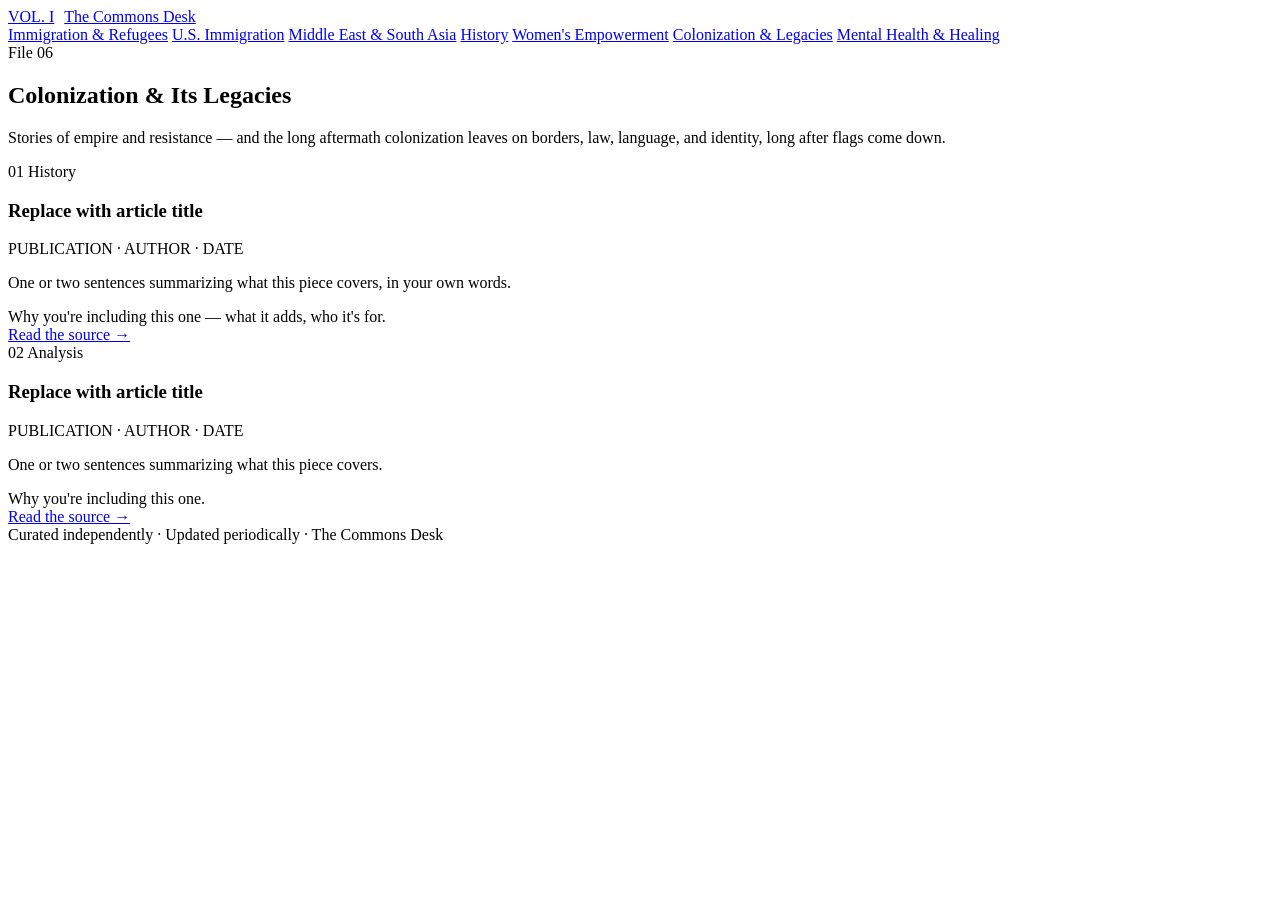
==== colonization.html @ e297086e "Add files via upload" ====
<!DOCTYPE html>
<html lang="en">
<head>
<meta charset="UTF-8">
<meta name="viewport" content="width=device-width, initial-scale=1.0">
<title>Colonization &amp; Its Legacies — The Commons Desk</title>
<link rel="stylesheet" href="../assets/style.css">
</head>
<body>

<header class="masthead">
  <div class="masthead-inner">
    <div class="brand">
      <a href="../index.html" style="display:flex;align-items:baseline;gap:10px;">
        <span class="brand-mark">VOL. I</span>
        <span class="brand-name">The Commons Desk</span>
      </a>
    </div>
    <nav class="topics">
      <a href="immigration.html">Immigration &amp; Refugees</a>
      <a href="us-immigration.html">U.S. Immigration</a>
      <a href="geopolitics.html">Middle East &amp; South Asia</a>
      <a href="history.html">History</a>
      <a href="women.html">Women's Empowerment</a>
      <a href="colonization.html" class="active">Colonization &amp; Legacies</a>
      <a href="mental-health.html">Mental Health &amp; Healing</a>
    </nav>
  </div>
</header>

<section class="hero">
  <span class="hero-eyebrow">File 06</span>
  <h1>Colonization &amp; Its Legacies</h1>
  <p class="lede">Stories of empire and resistance — and the long aftermath colonization leaves on borders, law, language, and identity, long after flags come down.</p>
</section>

<div class="entries">

  <article class="entry">
    <div class="entry-rail">
      <span class="entry-num">01</span>
      <span class="stamp history">History</span>
    </div>
    <div class="entry-body">
      <h3>Replace with article title</h3>
      <div class="entry-meta">PUBLICATION &middot; AUTHOR &middot; DATE</div>
      <p class="summary">One or two sentences summarizing what this piece covers, in your own words.</p>
      <div class="entry-note">Why you're including this one — what it adds, who it's for.</div>
      <a class="entry-link" href="#" target="_blank" rel="noopener">Read the source →</a>
    </div>
  </article>

  <article class="entry">
    <div class="entry-rail">
      <span class="entry-num">02</span>
      <span class="stamp analysis">Analysis</span>
    </div>
    <div class="entry-body">
      <h3>Replace with article title</h3>
      <div class="entry-meta">PUBLICATION &middot; AUTHOR &middot; DATE</div>
      <p class="summary">One or two sentences summarizing what this piece covers.</p>
      <div class="entry-note">Why you're including this one.</div>
      <a class="entry-link" href="#" target="_blank" rel="noopener">Read the source →</a>
    </div>
  </article>

</div>

<footer>
  Curated independently &middot; Updated periodically &middot; The Commons Desk
</footer>

</body>
</html>
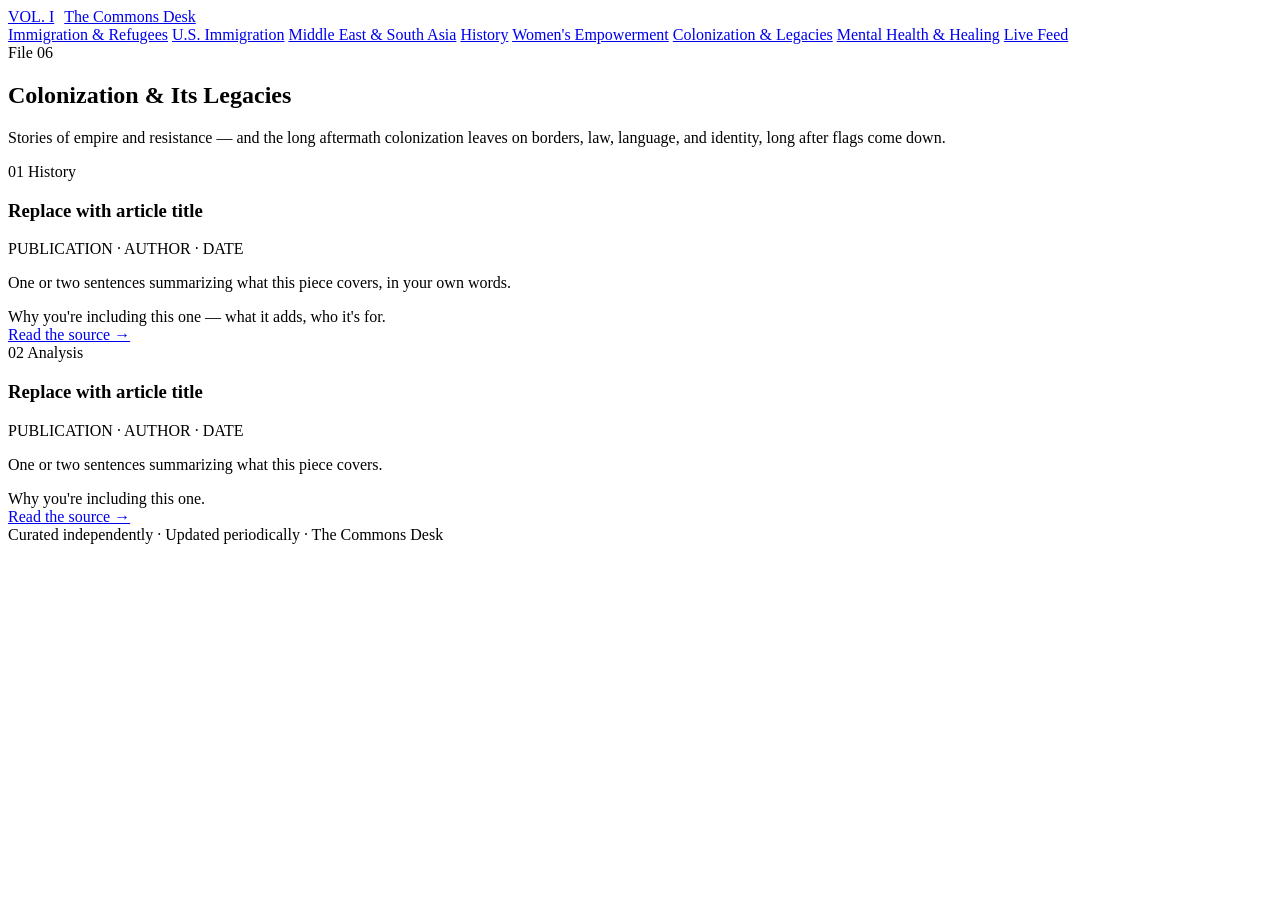
==== commit 24243b58: "Add files via upload" ====
--- a/colonization.html
+++ b/colonization.html
@@ -24,6 +24,7 @@
       <a href="women.html">Women's Empowerment</a>
       <a href="colonization.html" class="active">Colonization &amp; Legacies</a>
       <a href="mental-health.html">Mental Health &amp; Healing</a>
+      <a href="live.html">Live Feed</a>
     </nav>
   </div>
 </header>
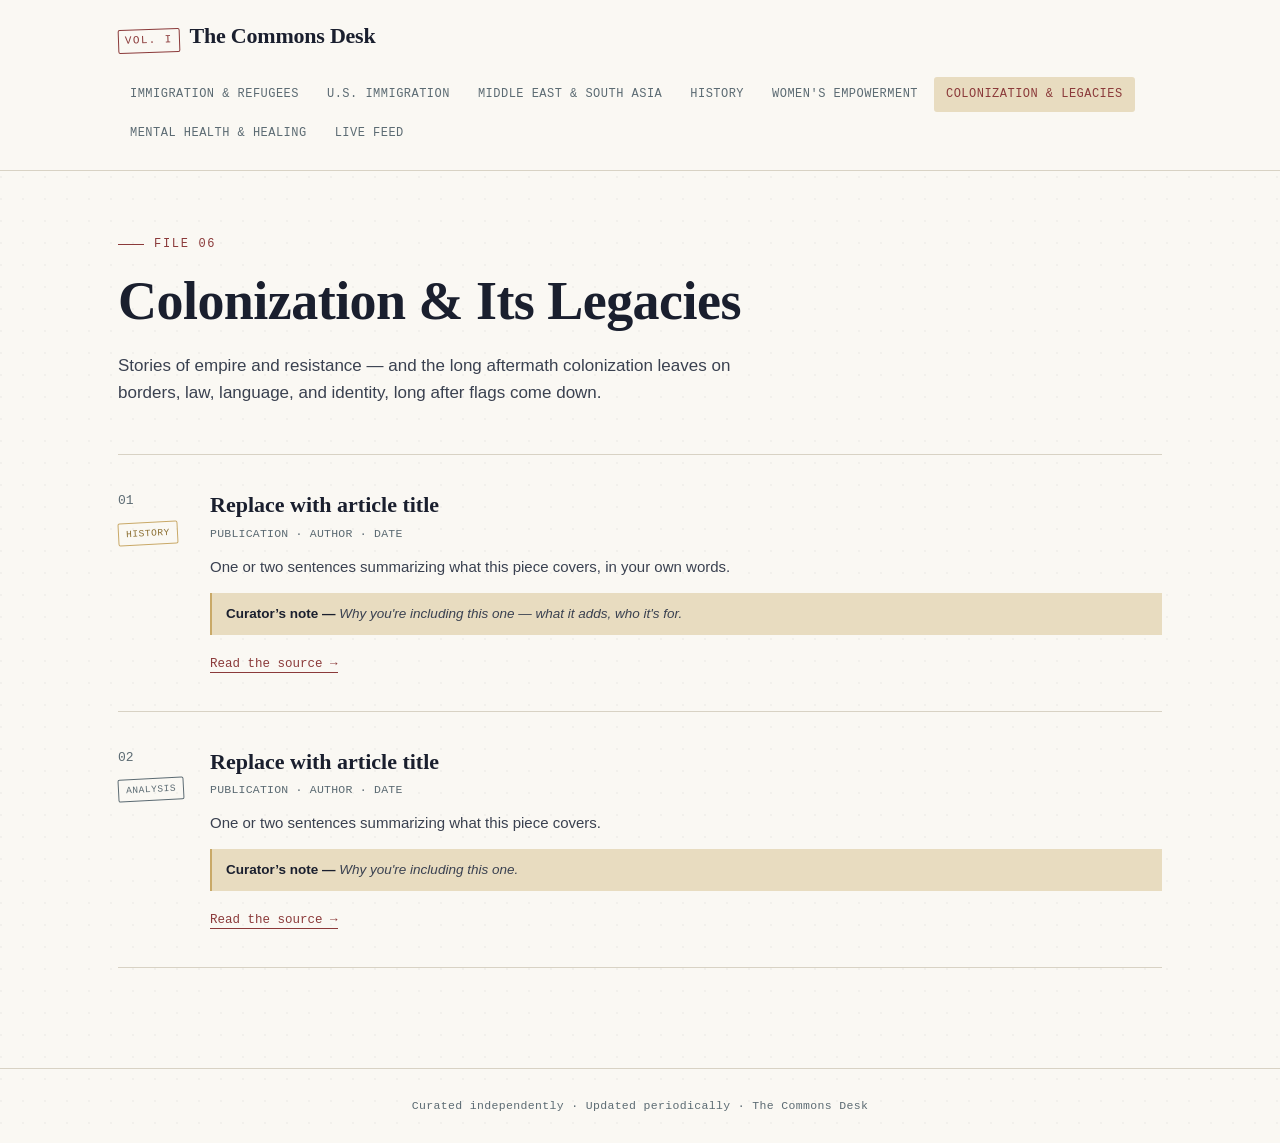
==== commit 20653ba7: "Add files via upload" ====
--- a/colonization.html
+++ b/colonization.html
@@ -4,14 +4,14 @@
 <meta charset="UTF-8">
 <meta name="viewport" content="width=device-width, initial-scale=1.0">
 <title>Colonization &amp; Its Legacies — The Commons Desk</title>
-<link rel="stylesheet" href="../assets/style.css">
+<link rel="stylesheet" href="style.css">
 </head>
 <body>
 
 <header class="masthead">
   <div class="masthead-inner">
     <div class="brand">
-      <a href="../index.html" style="display:flex;align-items:baseline;gap:10px;">
+      <a href="index.html" style="display:flex;align-items:baseline;gap:10px;">
         <span class="brand-mark">VOL. I</span>
         <span class="brand-name">The Commons Desk</span>
       </a>
--- a/style.css
+++ b/style.css
@@ -0,0 +1,396 @@
+/* ============================================
+   THE COMMONS DESK — Design System
+   Archival / dossier aesthetic for curated reading
+   ============================================ */
+
+@import url('https://fonts.googleapis.com/css2?family=Lora:ital,wght@0,400;0,500;0,600;0,700;1,400&family=Inter:wght@400;500;600&family=JetBrains+Mono:wght@400;500&display=swap');
+
+:root {
+  --paper: #FAF8F3;
+  --paper-raised: #FFFFFF;
+  --ink: #1A1F2E;
+  --ink-soft: #3A4150;
+  --slate: #5C6B73;
+  --brick: #8B3A3A;
+  --gold: #C9A968;
+  --gold-faint: #E8DCC0;
+  --line: #D8D2C4;
+
+  --serif: 'Lora', Georgia, serif;
+  --sans: 'Inter', -apple-system, sans-serif;
+  --mono: 'JetBrains Mono', 'Courier New', monospace;
+
+  --max-w: 880px;
+}
+
+* { box-sizing: border-box; }
+
+html { scroll-behavior: smooth; }
+
+body {
+  margin: 0;
+  background: var(--paper);
+  color: var(--ink);
+  font-family: var(--sans);
+  line-height: 1.6;
+  -webkit-font-smoothing: antialiased;
+}
+
+a { color: inherit; text-decoration: none; }
+
+img { max-width: 100%; display: block; }
+
+/* ---------- Texture ---------- */
+body {
+  background-image:
+    radial-gradient(circle at 1px 1px, rgba(26,31,46,0.035) 1px, transparent 0);
+  background-size: 22px 22px;
+}
+
+/* ---------- Header / Masthead ---------- */
+.masthead {
+  border-bottom: 1px solid var(--line);
+  background: var(--paper);
+  position: sticky;
+  top: 0;
+  z-index: 50;
+}
+
+.masthead-inner {
+  max-width: 1100px;
+  margin: 0 auto;
+  padding: 18px 28px;
+  display: flex;
+  align-items: center;
+  justify-content: space-between;
+  gap: 24px;
+  flex-wrap: wrap;
+}
+
+.brand {
+  display: flex;
+  align-items: baseline;
+  gap: 10px;
+}
+
+.brand-mark {
+  font-family: var(--mono);
+  font-size: 11px;
+  letter-spacing: 0.12em;
+  color: var(--brick);
+  border: 1px solid var(--brick);
+  padding: 2px 6px;
+  border-radius: 2px;
+  transform: rotate(-2deg);
+}
+
+.brand-name {
+  font-family: var(--serif);
+  font-weight: 700;
+  font-size: 22px;
+  letter-spacing: -0.01em;
+}
+
+nav.topics {
+  display: flex;
+  gap: 4px;
+  flex-wrap: wrap;
+}
+
+nav.topics a {
+  font-family: var(--mono);
+  font-size: 12px;
+  letter-spacing: 0.04em;
+  text-transform: uppercase;
+  color: var(--slate);
+  padding: 8px 12px;
+  border-radius: 3px;
+  transition: background 0.15s, color 0.15s;
+}
+
+nav.topics a:hover { background: var(--gold-faint); color: var(--ink); }
+nav.topics a.active { color: var(--brick); background: var(--gold-faint); }
+
+/* ---------- Hero ---------- */
+.hero {
+  max-width: 1100px;
+  margin: 0 auto;
+  padding: 64px 28px 48px;
+  display: grid;
+  grid-template-columns: 1fr;
+  gap: 18px;
+}
+
+.hero-eyebrow {
+  font-family: var(--mono);
+  font-size: 12px;
+  letter-spacing: 0.14em;
+  text-transform: uppercase;
+  color: var(--brick);
+  display: flex;
+  align-items: center;
+  gap: 10px;
+}
+
+.hero-eyebrow::before {
+  content: '';
+  width: 26px;
+  height: 1px;
+  background: var(--brick);
+}
+
+.hero h1 {
+  font-family: var(--serif);
+  font-size: clamp(34px, 5vw, 54px);
+  line-height: 1.08;
+  margin: 0;
+  max-width: 760px;
+  letter-spacing: -0.01em;
+}
+
+.hero p.lede {
+  font-size: 17px;
+  color: var(--ink-soft);
+  max-width: 640px;
+  margin: 4px 0 0;
+}
+
+/* ---------- Topic grid (index page) ---------- */
+.topic-grid {
+  max-width: 1100px;
+  margin: 0 auto;
+  padding: 8px 28px 80px;
+  display: grid;
+  grid-template-columns: repeat(2, 1fr);
+  gap: 20px;
+}
+
+@media (max-width: 720px) {
+  .topic-grid { grid-template-columns: 1fr; }
+}
+
+.topic-card {
+  background: var(--paper-raised);
+  border: 1px solid var(--line);
+  border-radius: 4px;
+  padding: 28px;
+  position: relative;
+  display: flex;
+  flex-direction: column;
+  gap: 10px;
+  transition: border-color 0.2s, transform 0.2s;
+}
+
+.topic-card:hover {
+  border-color: var(--gold);
+  transform: translateY(-2px);
+}
+
+.topic-card .count {
+  font-family: var(--mono);
+  font-size: 11px;
+  color: var(--slate);
+  letter-spacing: 0.06em;
+}
+
+.topic-card h2 {
+  font-family: var(--serif);
+  font-size: 24px;
+  margin: 0;
+}
+
+.topic-card p {
+  color: var(--ink-soft);
+  font-size: 14.5px;
+  margin: 0;
+  flex-grow: 1;
+}
+
+.topic-card .enter {
+  font-family: var(--mono);
+  font-size: 12px;
+  color: var(--brick);
+  letter-spacing: 0.04em;
+}
+
+/* ---------- Subsection divider ---------- */
+.subsection {
+  max-width: 1100px;
+  margin: 0 auto;
+  padding: 48px 28px 8px;
+  display: flex;
+  align-items: baseline;
+  gap: 16px;
+}
+
+.subsection:first-of-type { padding-top: 8px; }
+
+.subsection h2 {
+  font-family: var(--serif);
+  font-size: 26px;
+  margin: 0;
+  white-space: nowrap;
+}
+
+.subsection .rule {
+  flex-grow: 1;
+  height: 1px;
+  background: var(--line);
+}
+
+.subsection .sub-tag {
+  font-family: var(--mono);
+  font-size: 11px;
+  color: var(--slate);
+  letter-spacing: 0.05em;
+  white-space: nowrap;
+}
+
+.subnote {
+  max-width: 1100px;
+  margin: 0 auto;
+  padding: 0 28px;
+  font-size: 14px;
+  color: var(--ink-soft);
+  font-style: italic;
+}
+
+.disclaimer {
+  max-width: 1100px;
+  margin: 24px auto 0;
+  padding: 14px 28px;
+  background: var(--gold-faint);
+  border-top: 1px solid var(--gold);
+  border-bottom: 1px solid var(--gold);
+  font-size: 13px;
+  color: var(--ink-soft);
+}
+
+/* ---------- Entry list (topic pages) ---------- */
+.entries {
+  max-width: 1100px;
+  margin: 0 auto;
+  padding: 0 28px 100px;
+}
+
+.entry {
+  display: grid;
+  grid-template-columns: 64px 1fr;
+  gap: 28px;
+  padding: 36px 0;
+  border-bottom: 1px solid var(--line);
+}
+
+.entry:first-of-type { border-top: 1px solid var(--line); }
+
+@media (max-width: 720px) {
+  .entry { grid-template-columns: 1fr; gap: 12px; }
+  .entry-rail { flex-direction: row !important; align-items: center; gap: 10px; }
+}
+
+.entry-rail {
+  display: flex;
+  flex-direction: column;
+  align-items: flex-start;
+  gap: 10px;
+}
+
+.entry-num {
+  font-family: var(--mono);
+  font-size: 13px;
+  color: var(--slate);
+}
+
+.stamp {
+  font-family: var(--mono);
+  font-size: 9.5px;
+  letter-spacing: 0.06em;
+  text-transform: uppercase;
+  border: 1.5px solid var(--brick);
+  color: var(--brick);
+  padding: 3px 7px;
+  border-radius: 2px;
+  transform: rotate(-3deg);
+  white-space: nowrap;
+}
+
+.stamp.history { border-color: var(--gold); color: #8a6d2f; }
+.stamp.analysis { border-color: var(--slate); color: var(--slate); }
+
+.entry-body h3 {
+  font-family: var(--serif);
+  font-size: 22px;
+  margin: 0 0 6px;
+  line-height: 1.25;
+}
+
+.entry-meta {
+  font-family: var(--mono);
+  font-size: 11.5px;
+  color: var(--slate);
+  margin-bottom: 12px;
+  letter-spacing: 0.02em;
+}
+
+.entry-body p.summary {
+  color: var(--ink-soft);
+  font-size: 15px;
+  margin: 0 0 14px;
+}
+
+.entry-note {
+  background: var(--gold-faint);
+  border-left: 2px solid var(--gold);
+  padding: 10px 14px;
+  font-size: 13.5px;
+  color: var(--ink-soft);
+  font-style: italic;
+  margin: 0 0 14px;
+}
+
+.entry-note::before {
+  content: 'Curator\2019s note — ';
+  font-style: normal;
+  font-weight: 600;
+  color: var(--ink);
+}
+
+.entry-link {
+  font-family: var(--mono);
+  font-size: 12.5px;
+  color: var(--brick);
+  border-bottom: 1px solid var(--brick);
+  padding-bottom: 1px;
+}
+
+.entry-link:hover { opacity: 0.7; }
+
+/* ---------- Footer ---------- */
+footer {
+  border-top: 1px solid var(--line);
+  padding: 28px;
+  text-align: center;
+  font-family: var(--mono);
+  font-size: 11.5px;
+  color: var(--slate);
+  letter-spacing: 0.03em;
+}
+
+/* ---------- Misc ---------- */
+.section-label {
+  font-family: var(--mono);
+  font-size: 11px;
+  letter-spacing: 0.12em;
+  text-transform: uppercase;
+  color: var(--slate);
+  margin: 0 0 4px;
+}
+
+@media (prefers-reduced-motion: reduce) {
+  * { transition: none !important; scroll-behavior: auto !important; }
+}
+
+a:focus-visible, button:focus-visible {
+  outline: 2px solid var(--brick);
+  outline-offset: 2px;
+}
